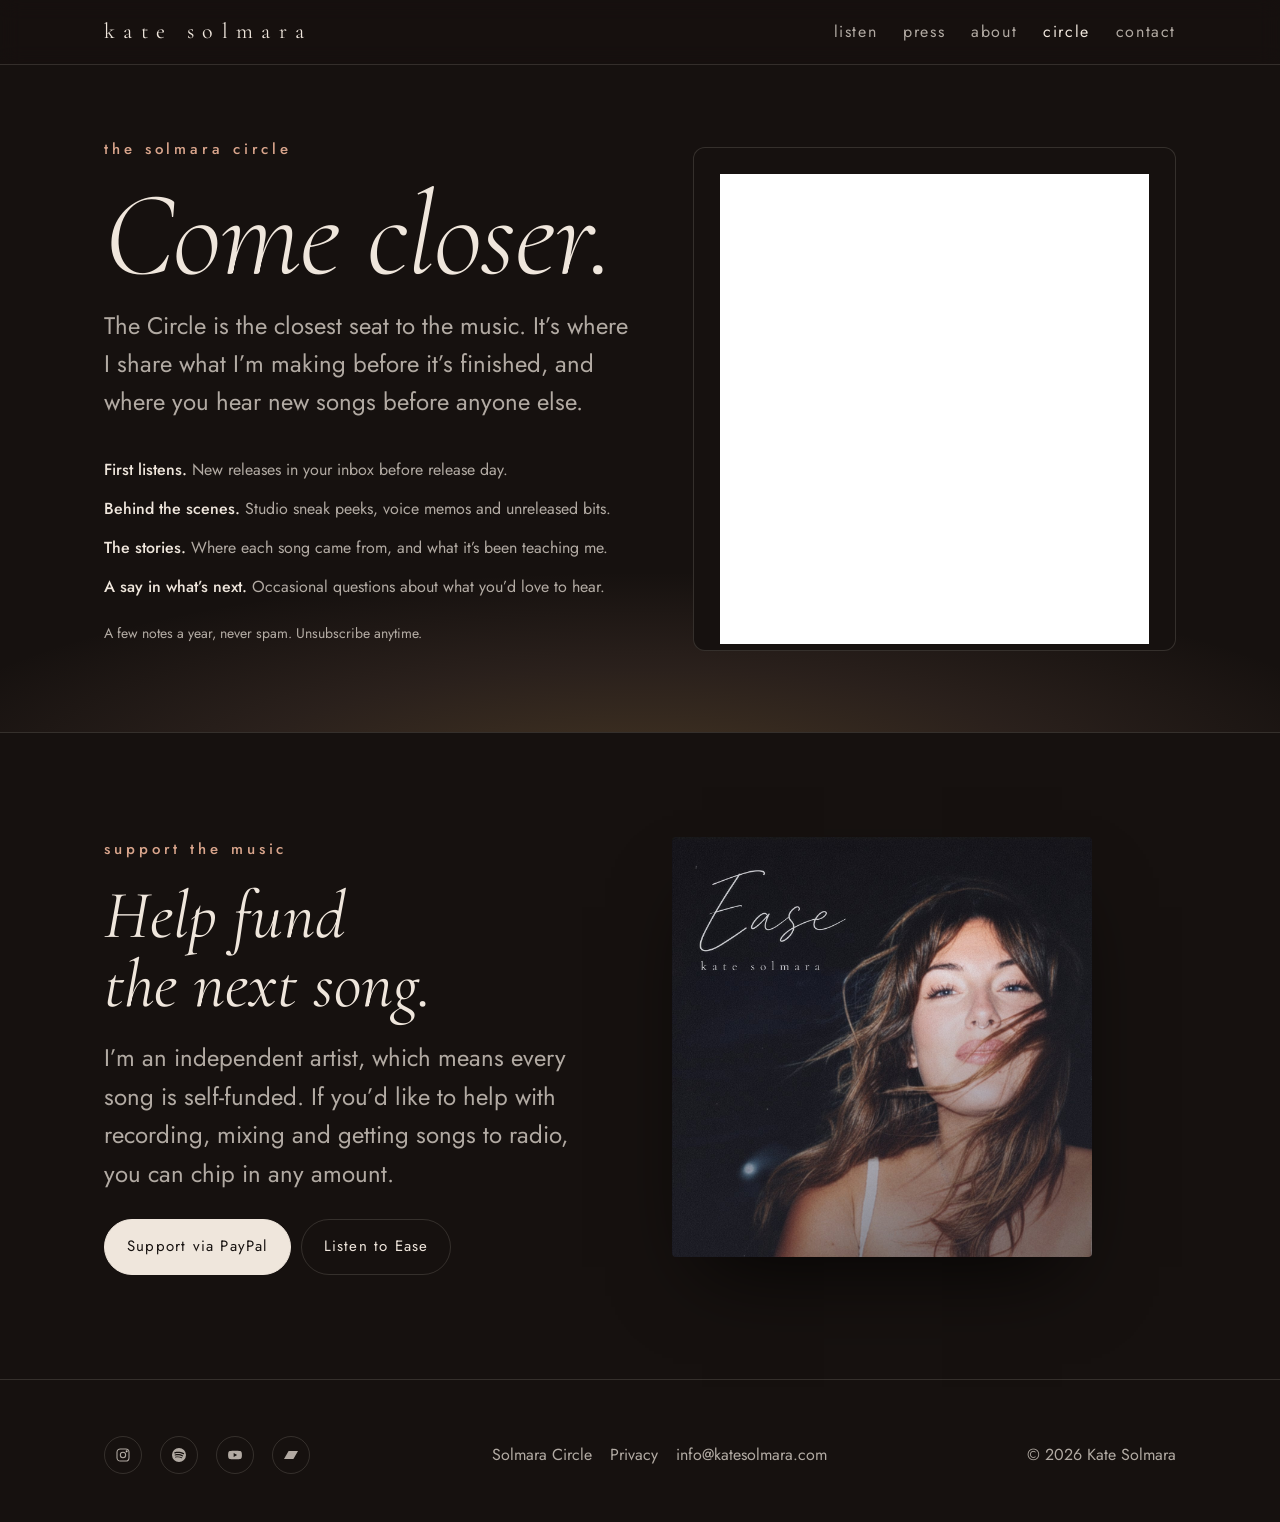
==== circle/index.html @ b77b48ea "Studio fund: $5,000 goal for batch recording Co-Authored-By: Claude Opus 5.5 <noreply@anthropic.com>" ====
<!doctype html>
<html lang="en">
<head>
<meta charset="utf-8">
<meta name="viewport" content="width=device-width,initial-scale=1,viewport-fit=cover">
<title>The Solmara Circle | Kate Solmara</title>
<meta name="description" content="Join the Solmara Circle for new songs first, studio sneak peeks, unreleased bits and the stories behind Kate Solmara&rsquo;s music.">
<link rel="canonical" href="https://katesolmara.com/circle/">
<meta property="og:type" content="website">
<meta property="og:site_name" content="Kate Solmara">
<meta property="og:title" content="The Solmara Circle | Kate Solmara">
<meta property="og:description" content="Join the Solmara Circle for new songs first, studio sneak peeks, unreleased bits and the stories behind Kate Solmara&rsquo;s music.">
<meta property="og:url" content="https://katesolmara.com/circle/">
<meta property="og:image" content="https://katesolmara.com/og.jpg">
<meta property="og:image:width" content="1200"><meta property="og:image:height" content="630">
<meta name="twitter:card" content="summary_large_image">
<meta name="theme-color" content="#16110f">
<meta name="color-scheme" content="dark">
<link rel="icon" href="../favicon.svg" type="image/svg+xml">
<link rel="icon" href="../favicon.png" type="image/png" sizes="192x192">
<link rel="apple-touch-icon" href="../apple-touch-icon.png">
<link rel="preconnect" href="https://fonts.googleapis.com"><link rel="preconnect" href="https://fonts.gstatic.com" crossorigin>
<link rel="stylesheet" href="https://fonts.googleapis.com/css2?family=Cormorant+Garamond:ital,wght@0,400;0,500;1,300;1,400&family=Jost:wght@400;500&display=swap">
<link rel="stylesheet" href="../assets/site.css?v=1793412690">
</head>
<body>
<a class="skip" href="#main">Skip to content</a>

<header class="top">
  <div class="wrap">
    <a class="mark" href="../" aria-label="Kate Solmara, home">kate solmara</a>
    <button class="menu-btn" aria-label="Menu" aria-expanded="false" aria-controls="nav"><svg width="22" height="22" viewBox="0 0 24 24" fill="none" stroke="currentColor" stroke-width="1.5"><path d="M3 7h18M3 12h18M3 17h18"/></svg></button>
    <ul class="nav" id="nav">
      <li><a href="../#listen">listen</a></li>
      <li><a href="../#press">press</a></li>
      <li><a href="../#about">about</a></li>
      <li><a href="../circle/" aria-current="page">circle</a></li>
      <li><a href="../#contact">contact</a></li>
    </ul>
  </div>
</header>

<main id="main">
<div class="hero" style="padding-bottom:72px">
  <div class="wrap">
    <div>
      <span class="eyebrow">the solmara circle</span>
      <h1 style="font-size:clamp(64px,10vw,120px)">Come closer.</h1>
      <p class="lede" style="margin-top:18px">The Circle is the closest seat to the music. It&rsquo;s where I share what I&rsquo;m making before it&rsquo;s finished, and where you hear new songs before anyone else.</p>
      <ul class="credits" style="font-size:16px;gap:12px;margin-top:30px">
        <li><b>First listens.</b> New releases in your inbox before release day.</li>
        <li><b>Behind the scenes.</b> Studio sneak peeks, voice memos and unreleased bits.</li>
        <li><b>The stories.</b> Where each song came from, and what it&rsquo;s been teaching me.</li>
        <li><b>A say in what&rsquo;s next.</b> Occasional questions about what you&rsquo;d love to hear.</li>
      </ul>
      <p style="color:var(--cream-dim);font-size:14px;margin-top:22px">A few notes a year, never spam. Unsubscribe anytime.</p>
    </div>
    <div class="panel">
      <iframe class="tally" data-tally-src="https://tally.so/embed/8NqzXA?alignLeft=1&amp;hideTitle=1&amp;transparentBackground=1&amp;dynamicHeight=1&amp;source=circle" loading="lazy" title="Join the Solmara Circle"></iframe>
    </div>
  </div>
</div>

<section>
  <div class="wrap split">
    <div>
      <span class="eyebrow">support the music</span>
      <h2>Help fund the next song.</h2>
      <p class="lede" style="margin-top:20px">I&rsquo;m an independent artist, which means every song is self-funded. If you&rsquo;d like to help with recording, mixing and getting songs to radio, you can chip in any amount.</p>
      <div class="btns" style="margin-top:26px"><a class="btn solid" href="https://www.paypal.com/ncp/payment/QY9HHDEDWUB3A" target="_blank" rel="noopener">Support via PayPal</a><a class="btn" href="../#listen">Listen to Ease</a></div>
    </div>
    <figure class="cover" style="margin:0;max-width:420px"><img src="../img/ease-cover.jpg" width="1400" height="1400" loading="lazy" alt="Ease single cover art by Kate Solmara"></figure>
  </div>
</section>

</main>

<footer>
  <div class="wrap">
    <ul class="socials">
      <li><a href="https://www.instagram.com/katesolmara" target="_blank" rel="noopener" aria-label="Instagram"><svg viewBox="0 0 24 24" fill="none" stroke="currentColor" stroke-width="1.6"><rect x="3" y="3" width="18" height="18" rx="5"/><circle cx="12" cy="12" r="4"/><circle cx="17.5" cy="6.5" r=".8" fill="currentColor"/></svg></a></li>
      <li><a href="https://open.spotify.com/artist/51fHBymmKGVNOI3jFbUg5y" target="_blank" rel="noopener" aria-label="Spotify"><svg viewBox="0 0 24 24" fill="currentColor"><path d="M12 1.5a10.5 10.5 0 1 0 0 21 10.5 10.5 0 0 0 0-21Zm4.82 15.15a.65.65 0 0 1-.9.22c-2.46-1.5-5.55-1.84-9.2-1.01a.66.66 0 0 1-.29-1.28c3.99-.91 7.42-.52 10.17 1.16.31.19.41.6.22.91Zm1.28-2.86a.82.82 0 0 1-1.12.27c-2.82-1.73-7.11-2.23-10.44-1.22a.82.82 0 1 1-.47-1.57c3.8-1.15 8.53-.59 11.77 1.4.38.24.5.74.26 1.12Zm.11-2.97C14.83 8.8 9.27 8.62 6.05 9.6a.98.98 0 1 1-.57-1.88c3.7-1.12 9.84-.9 13.72 1.4a.98.98 0 0 1-1 1.7Z"/></svg></a></li>
      <li><a href="https://youtube.com/@katesolmara" target="_blank" rel="noopener" aria-label="YouTube"><svg viewBox="0 0 24 24" fill="currentColor"><path d="M22 8.2a3 3 0 0 0-2.1-2.1C18 5.6 12 5.6 12 5.6s-6 0-7.9.5A3 3 0 0 0 2 8.2 31 31 0 0 0 1.6 12 31 31 0 0 0 2 15.8a3 3 0 0 0 2.1 2.1c1.9.5 7.9.5 7.9.5s6 0 7.9-.5a3 3 0 0 0 2.1-2.1c.4-1.2.4-3.8.4-3.8s0-2.6-.4-3.8ZM10 15V9l5.2 3L10 15Z"/></svg></a></li>
      <li><a href="https://katesolmara.bandcamp.com/" target="_blank" rel="noopener" aria-label="Bandcamp"><svg viewBox="0 0 24 24" fill="currentColor"><path d="M8.4 6h14.1l-6.9 12H1.5z"/></svg></a></li>
    </ul>
    <nav><a href="../circle/">Solmara Circle</a><a href="../privacy/">Privacy</a><a href="mailto:info@katesolmara.com">info@katesolmara.com</a></nav>
    <span>&copy; 2026 Kate Solmara</span>
  </div>
</footer>

<script src="../assets/site.js?v=1793412690" defer></script>
</body>
</html>
---- assets/site.css ----
/* Kate Solmara · site styles */
:root{
  --night:#16110f;      /* from the Ease cover */
  --night-2:#1e1715;
  --night-3:#2a201d;
  --cream:#efe6dc;
  --cream-dim:rgba(239,230,220,.72);
  --cream-faint:rgba(239,230,220,.14);
  --rose:#d9a58c;       /* warm lip/skin tone from the cover */
  --sun:#e7b46a;        /* "sol" */
  --sea:#6f8f95;        /* "mar" */
  --display:"Cormorant Garamond",Georgia,"Times New Roman",serif;
  --sans:"Jost",system-ui,-apple-system,"Segoe UI",sans-serif;
  --wrap:1120px;
}
*{box-sizing:border-box}
html{scroll-behavior:smooth;-webkit-text-size-adjust:100%}
body{margin:0;background:var(--night);color:var(--cream);font-family:var(--sans);font-size:17px;line-height:1.65;font-weight:400;-webkit-font-smoothing:antialiased}
img{max-width:100%;height:auto;display:block}
a{color:inherit}
p{margin:0 0 1em}
h1,h2,h3{font-family:var(--display);font-weight:500;margin:0;line-height:1.02;text-wrap:balance}
h2{font-size:clamp(40px,6vw,64px);font-style:italic;font-weight:400}
h3{font-size:26px;font-weight:500}
.wrap{max-width:var(--wrap);margin:0 auto;padding:0 24px}
.eyebrow{font-size:12px;letter-spacing:.32em;text-transform:lowercase;color:var(--rose);font-weight:500;margin:0 0 18px;display:block}
.lede{font-size:clamp(18px,2.1vw,21px);color:var(--cream-dim);max-width:34em}
.skip{position:absolute;left:-999px;top:0;background:var(--cream);color:var(--night);padding:10px 14px;z-index:99}
.skip:focus{left:12px;top:12px}
:focus-visible{outline:2px solid var(--rose);outline-offset:3px;border-radius:2px}

/* header */
.top{position:sticky;top:0;z-index:20;background:rgba(22,17,15,.82);backdrop-filter:blur(10px);-webkit-backdrop-filter:blur(10px);border-bottom:1px solid var(--cream-faint)}
.top .wrap{display:flex;align-items:center;justify-content:space-between;height:64px;gap:16px}
.mark{font-family:var(--display);font-size:21px;letter-spacing:.38em;text-transform:lowercase;text-decoration:none;white-space:nowrap;color:var(--cream)}
.nav{display:flex;gap:26px;list-style:none;margin:0;padding:0;font-size:13px;letter-spacing:.14em;text-transform:lowercase}
.nav a{text-decoration:none;color:var(--cream-dim);transition:color .2s}
.nav a:hover,.nav a[aria-current]{color:var(--cream)}
.menu-btn{display:none;background:none;border:0;color:var(--cream);padding:8px;cursor:pointer}
@media (max-width:760px){
  .menu-btn{display:block}
  .nav{position:absolute;top:64px;left:0;right:0;flex-direction:column;gap:0;background:var(--night);border-bottom:1px solid var(--cream-faint);display:none}
  .nav.open{display:flex}
  .nav a{display:block;padding:16px 24px;border-top:1px solid var(--cream-faint);font-size:15px}
}

/* buttons */
.btn{display:inline-flex;align-items:center;gap:10px;padding:14px 22px;border-radius:999px;text-decoration:none;font-size:14px;letter-spacing:.08em;border:1px solid var(--cream-faint);transition:background .2s,color .2s,border-color .2s;white-space:nowrap}
.btn:hover{border-color:var(--cream)}
.btn.solid{background:var(--cream);color:var(--night);border-color:var(--cream)}
.btn.solid:hover{background:#fff}
.btn svg{width:18px;height:18px;flex:none}
.btns{display:flex;flex-wrap:wrap;gap:10px}
.textlink{color:var(--rose);text-decoration:none;border-bottom:1px solid rgba(217,165,140,.4);padding-bottom:1px}
.textlink:hover{border-color:var(--rose)}

/* stage: full-width photo hero with a fade */
.stage{position:relative;min-height:min(860px,88vh);display:flex;align-items:center;background-color:var(--night);background-image:linear-gradient(90deg,var(--night) 0%,var(--night) 30%,rgba(22,17,15,.82) 44%,rgba(22,17,15,.25) 64%,rgba(22,17,15,0) 80%),linear-gradient(0deg,var(--night) 0%,rgba(22,17,15,0) 22%),url(../img/hero-bg.jpg);background-size:auto,auto,auto 100%;background-position:center,center,right center;background-repeat:no-repeat;padding:80px 0}
.stage .wrap{width:100%}
.stage-copy{max-width:460px}
.stage h1.script{line-height:0;margin:8px 0 10px}
.stage h1.script img{width:min(340px,80%);height:auto;margin-left:-4px}
.stage .by{font-family:var(--display);font-size:24px;letter-spacing:.42em;margin:0 0 40px;color:var(--cream)}
.btn.wide{width:100%;justify-content:center;padding:17px 22px;font-size:15px;border-radius:10px}
.small{font-size:14px;color:var(--cream-dim);margin:16px 0 0}
.small a{color:var(--cream);text-decoration:none;border-bottom:1px solid var(--cream-faint)}
.small a:hover{border-color:var(--cream)}
.press-line{margin-top:34px}
@media (max-width:860px){
  .stage{min-height:auto;align-items:flex-end;padding:0 0 48px;background-image:linear-gradient(0deg,var(--night) 0%,var(--night) 30%,rgba(22,17,15,.6) 52%,rgba(22,17,15,0) 72%),url(../img/hero-bg.jpg);background-size:auto,cover;background-position:center,62% top}
  .stage .wrap{padding-top:min(78vw,460px)}
}

/* hero */
.hero{position:relative;overflow:hidden;padding:72px 0 96px}
.hero::after{content:"";position:absolute;left:-10%;right:-10%;bottom:-260px;height:420px;background:radial-gradient(closest-side,rgba(231,180,106,.22),rgba(217,165,140,.10) 55%,transparent);pointer-events:none}
.hero .wrap{position:relative;z-index:1;display:grid;grid-template-columns:1.05fr .95fr;gap:56px;align-items:center}
.hero h1{font-size:clamp(96px,15vw,190px);font-style:italic;font-weight:300;letter-spacing:-.01em;line-height:.9;margin:0 0 6px}
.hero h1.script{line-height:0;margin:0 0 14px}
.hero h1.script img{width:min(440px,78%);height:auto;margin-left:-6px}
.hero .by{font-size:14px;letter-spacing:.5em;text-transform:lowercase;color:var(--cream-dim);margin:0 0 28px}
.hero .lede{margin-bottom:34px}
.cover{position:relative}
.cover img{width:100%;aspect-ratio:1;object-fit:cover;border-radius:4px;box-shadow:0 40px 80px -30px rgba(0,0,0,.8)}
.cover figcaption{font-size:12px;letter-spacing:.14em;color:var(--cream-dim);margin-top:14px;text-transform:lowercase}
@media (max-width:860px){
  .hero{padding:40px 0 72px}
  .hero .wrap{grid-template-columns:1fr;gap:36px}
  .cover{max-width:460px}
}

/* sections */
section{padding:104px 0;border-top:1px solid var(--cream-faint)}
.split{display:grid;grid-template-columns:1fr 1fr;gap:64px;align-items:start}
@media (max-width:860px){section{padding:76px 0}.split{grid-template-columns:1fr;gap:40px}}
.head{margin-bottom:44px}
.head p{color:var(--cream-dim);margin-top:16px;max-width:36em}

/* listen */
.player{border-radius:12px;overflow:hidden;background:var(--night-2)}
.player iframe{display:block;width:100%;height:352px;border:0}
.credits{margin:28px 0 0;padding:0;list-style:none;font-size:14px;color:var(--cream-dim);display:grid;gap:6px}
.credits b{color:var(--cream);font-weight:500}
.stats{display:flex;flex-wrap:wrap;gap:34px;margin:30px 0 0;padding:26px 0 0;border-top:1px solid var(--cream-faint)}
.stat strong{display:block;font-family:var(--display);font-size:40px;font-weight:400;line-height:1}
.stat span{font-size:13px;color:var(--cream-dim);letter-spacing:.04em}

/* press */
.feature-quote{font-family:var(--display);font-style:italic;font-weight:400;font-size:clamp(46px,8vw,96px);line-height:1;margin:0 0 18px}
.feature-cite{font-size:13px;letter-spacing:.24em;text-transform:lowercase;color:var(--rose)}
.quotes{display:grid;grid-template-columns:repeat(3,1fr);gap:1px;background:var(--cream-faint);border:1px solid var(--cream-faint);margin-top:64px}
.q{background:var(--night);padding:30px 26px 28px;display:flex;flex-direction:column;gap:14px}
.q blockquote{margin:0;font-family:var(--display);font-size:24px;line-height:1.2;font-style:italic}
.q .src{margin-top:auto;display:flex;justify-content:space-between;align-items:baseline;gap:12px;font-size:12px;letter-spacing:.16em;text-transform:lowercase;color:var(--cream-dim)}
.q .src a{color:var(--rose);text-decoration:none;white-space:nowrap}
.q .src a:hover{text-decoration:underline}
.also{margin-top:26px;font-size:13px;letter-spacing:.12em;color:var(--cream-dim);text-transform:lowercase}
@media (max-width:900px){.quotes{grid-template-columns:1fr 1fr}}
@media (max-width:600px){.quotes{grid-template-columns:1fr}}

/* help */
.hero-press{margin:26px 0 0;font-size:14px;color:var(--cream-dim);letter-spacing:.02em}
.hero-press a{color:var(--cream);text-decoration:none;border-bottom:1px solid var(--cream-faint)}
.hero-press a:hover{border-color:var(--cream)}
.hero-press+.hero-circle{margin-top:10px}
.hero-circle{margin:26px 0 0;font-size:15px;color:var(--cream-dim)}
.ways{display:grid;grid-template-columns:repeat(3,1fr);gap:14px}
.way{display:flex;flex-direction:column;gap:8px;text-align:left;font:inherit;color:inherit;background:var(--night-2);border:1px solid var(--cream-faint);border-radius:12px;padding:24px 22px 22px;text-decoration:none;cursor:pointer;transition:border-color .2s,transform .2s}
.way:hover{border-color:var(--rose);transform:translateY(-2px)}
.way .n{font-family:var(--display);font-style:italic;font-size:22px;color:var(--rose);line-height:1}
.way b{font-weight:500;font-size:18px;line-height:1.3}
.way small{color:var(--cream-dim);font-size:14px;line-height:1.55}
.way .go{margin-top:auto;padding-top:10px;font-size:13px;letter-spacing:.06em;color:var(--rose)}
.way-warm{background:linear-gradient(160deg,rgba(231,180,106,.16),rgba(217,165,140,.06) 60%,var(--night-2));border-color:rgba(231,180,106,.35)}
@media (max-width:900px){.ways{grid-template-columns:1fr 1fr}}
@media (max-width:560px){.ways{grid-template-columns:1fr}}

/* note */
.cover-art{margin:0}
.cover-art img{width:100%;border-radius:4px;box-shadow:0 30px 60px -30px rgba(0,0,0,.8)}
.quotes.three{grid-template-columns:repeat(3,1fr)}
@media (max-width:900px){.quotes.three{grid-template-columns:1fr}}
.helps{list-style:none;margin:34px 0 0;padding:0;display:grid;gap:0;border-top:1px solid var(--cream-faint)}
.helps a,.helps button{display:flex;flex-direction:column;gap:2px;width:100%;text-align:left;font:inherit;color:inherit;background:none;border:0;border-bottom:1px solid var(--cream-faint);padding:16px 0;text-decoration:none;cursor:pointer}
.helps b{font-weight:500;font-size:16px}
.helps b::after{content:" \2192";color:var(--rose);transition:margin .2s}
.helps a:hover b::after,.helps button:hover b::after{margin-left:6px}
.helps span{font-size:14px;color:var(--cream-dim)}
.quiet{padding:56px 0;text-align:center}
.quiet p{color:var(--cream-dim);margin:0 auto;max-width:44em}
.note{background:var(--night-2)}
.letter{max-width:640px}
.letter p{font-family:var(--display);font-size:clamp(22px,2.6vw,27px);line-height:1.4;color:var(--cream);margin:0 0 .8em}
.letter .sig{font-style:italic;font-size:34px;color:var(--rose);margin-top:.4em}

/* about */
.portrait img{width:100%;aspect-ratio:4/3;object-fit:cover;border-radius:4px;filter:saturate(.9)}
.about p{color:var(--cream-dim)}
.about p:first-of-type{font-family:var(--display);font-size:clamp(26px,3vw,32px);line-height:1.25;color:var(--cream)}

/* circle */
.circle{background:linear-gradient(180deg,var(--night) 0%,var(--night-2) 100%)}
.panel{background:var(--night);border:1px solid var(--cream-faint);border-radius:12px;padding:26px 26px 6px}
.tally{width:100%;height:470px;border:0;display:block}
.support{margin-top:36px;padding-top:26px;border-top:1px solid var(--cream-faint);color:var(--cream-dim);font-size:15px}

/* press kit band */
.kit{background:var(--cream);color:var(--night)}
.kit .eyebrow{color:#9a5f47}
.kit h2{color:var(--night)}
.kit p{color:rgba(22,17,15,.72)}
.kit .btn{border-color:rgba(22,17,15,.25);color:var(--night)}
.kit .btn:hover{border-color:var(--night)}
.kit .btn.solid{background:var(--night);color:var(--cream);border-color:var(--night)}
.kitlist{list-style:none;margin:0;padding:0;display:grid;grid-template-columns:1fr 1fr;gap:10px 24px;font-size:15px}
.kitlist li{padding-left:18px;position:relative}
.kitlist li::before{content:"";position:absolute;left:0;top:.7em;width:6px;height:6px;border-radius:50%;background:#9a5f47}
@media (max-width:600px){.kitlist{grid-template-columns:1fr}}

/* contact */
.contact .tally{height:720px}

/* footer */
footer{border-top:1px solid var(--cream-faint);padding:56px 0 48px;font-size:13px;color:var(--cream-dim)}
footer .wrap{display:flex;flex-wrap:wrap;justify-content:space-between;gap:24px;align-items:center}
.socials{display:flex;gap:18px;list-style:none;margin:0;padding:0}
.socials a{display:inline-flex;width:38px;height:38px;border:1px solid var(--cream-faint);border-radius:50%;align-items:center;justify-content:center;transition:border-color .2s}
.socials a:hover{border-color:var(--cream)}
.socials svg{width:16px;height:16px}
footer nav a{color:var(--cream-dim);text-decoration:none;margin-right:18px}
footer nav a:hover{color:var(--cream)}

/* EPK */
.epk-hero{padding:64px 0 56px}
.epk-hero .wrap{display:grid;grid-template-columns:280px 1fr;gap:44px;align-items:center}
.epk-hero img{border-radius:4px;width:100%;aspect-ratio:1;object-fit:cover}
.epk-hero h1{font-size:clamp(54px,8vw,92px);font-style:italic;font-weight:300}
@media (max-width:760px){.epk-hero .wrap{grid-template-columns:1fr}.epk-hero img{max-width:240px}}
.facts{display:grid;grid-template-columns:repeat(auto-fill,minmax(210px,1fr));gap:1px;background:var(--cream-faint);border:1px solid var(--cream-faint)}
.fact{background:var(--night);padding:18px 20px}
.fact dt{font-size:11px;letter-spacing:.22em;text-transform:lowercase;color:var(--rose);margin-bottom:6px}
.fact dd{margin:0;font-size:16px}
.fact dd code{font-family:ui-monospace,SFMono-Regular,Menlo,monospace;font-size:15px;letter-spacing:.04em}
.copy{background:none;border:1px solid var(--cream-faint);color:var(--cream-dim);border-radius:999px;font:inherit;font-size:11px;letter-spacing:.12em;padding:3px 10px;margin-left:8px;cursor:pointer;vertical-align:2px}
.copy:hover{color:var(--cream);border-color:var(--cream)}
.dl{display:grid;grid-template-columns:repeat(auto-fill,minmax(250px,1fr));gap:14px}
.file{display:flex;gap:16px;align-items:center;padding:18px 20px;border:1px solid var(--cream-faint);border-radius:10px;text-decoration:none;transition:border-color .2s,background .2s}
.file:hover{border-color:var(--rose);background:var(--night-2)}
.file .ic{width:42px;height:42px;border-radius:50%;background:var(--night-3);display:flex;align-items:center;justify-content:center;flex:none;color:var(--rose)}
.file .ic svg{width:18px;height:18px}
.file b{display:block;font-weight:500;font-size:15px}
.file small{color:var(--cream-dim);font-size:12px;letter-spacing:.04em}
.file.primary{border-color:var(--rose)}
.audio{width:100%;margin:6px 0 0}
.bio{border:1px solid var(--cream-faint);border-radius:10px;padding:24px 26px;margin-bottom:16px}
.bio h3{font-family:var(--sans);font-size:12px;letter-spacing:.24em;text-transform:lowercase;color:var(--rose);font-weight:500;margin-bottom:12px;display:flex;justify-content:space-between;align-items:center}
.bio p{color:var(--cream-dim);margin:0}
.notes{color:var(--cream-dim);font-size:15px}
.notes li{margin-bottom:8px}

/* song log */
.songs{display:grid;gap:16px;max-width:820px}
.song{display:flex;flex-direction:column;gap:12px;background:var(--night-2);border:1px solid var(--cream-faint);border-radius:14px;padding:28px 28px 26px}
.song.is-funding{border-color:rgba(231,180,106,.45);background:linear-gradient(160deg,rgba(231,180,106,.12),var(--night-2) 55%)}
.song-top{display:flex;justify-content:space-between;align-items:center;gap:12px}
.song-n{font-family:var(--display);font-style:italic;font-size:24px;color:var(--rose);line-height:1}
.pill{font-size:11px;letter-spacing:.18em;text-transform:lowercase;border:1px solid var(--cream-faint);border-radius:999px;padding:4px 12px;color:var(--cream-dim)}
.is-funding .pill{border-color:var(--sun);color:var(--sun)}
.song h3{font-size:clamp(34px,5vw,48px);font-style:italic;font-weight:400}
.song h3 .alt{font-size:.55em;color:var(--cream-dim)}
.song p{color:var(--cream-dim);margin:0}
.bar{height:12px;border-radius:999px;background:var(--night-3);overflow:hidden;margin-top:6px}
.bar span{display:block;height:100%;border-radius:999px;background:linear-gradient(90deg,var(--rose),var(--sun));transition:width 1.2s ease}
.bar-meta{display:flex;align-items:baseline;gap:6px;font-size:15px;color:var(--cream-dim);font-variant-numeric:tabular-nums}
.bar-meta b{font-family:var(--display);font-size:30px;font-weight:500;color:var(--cream)}
.bar-meta span{margin-left:auto;color:var(--sun)}
.song .btn{align-self:flex-start;margin-top:6px}
.updated{font-size:12px;letter-spacing:.12em;color:var(--cream-dim);text-transform:lowercase;margin:6px 0 0}

/* simple pages */
.page{padding:72px 0 96px}
.page .wrap{max-width:760px}
.page h1{font-size:clamp(48px,7vw,76px);font-style:italic;font-weight:300;margin-bottom:20px}
.legal h2{font-family:var(--sans);font-style:normal;font-size:18px;font-weight:500;letter-spacing:.02em;margin:38px 0 10px}
.legal p,.legal li{color:var(--cream-dim)}
.legal a{color:var(--rose)}

@media (prefers-reduced-motion:reduce){html{scroll-behavior:auto}*{transition:none!important}}

/* ===== Readability pass: larger, calmer type ===== */
body{font-size:19px;line-height:1.7}
.eyebrow{font-size:14px;letter-spacing:.26em}
.lede{font-size:clamp(20px,2.2vw,23px);line-height:1.6}
h2{font-size:clamp(42px,6vw,68px)}
.nav{font-size:15px;letter-spacing:.1em}

.small{font-size:16px}
.btn{font-size:15px}
.btn.wide{font-size:17px;padding:19px 24px}
.stage .by{font-size:27px}
.q blockquote{font-size:27px}
.q .src{font-size:13px}
.also{font-size:15px;letter-spacing:.06em;line-height:1.8}
.helps b{font-size:18px}
.helps span{font-size:16px}
.quiet p{font-size:18px}
.letter p{font-size:clamp(23px,2.7vw,28px)}
footer{font-size:15px}
.fact dd{font-size:17px}
.fact dt{font-size:12px}
.file b{font-size:17px}
.file small{font-size:14px}
.bio p,.notes{font-size:17px}
.credits{font-size:16px}
.legal p,.legal li{font-size:18px}

/* ===== Motion ===== */
@keyframes rise{from{opacity:0;transform:translateY(18px)}to{opacity:1;transform:none}}
@keyframes drift{from{background-size:auto,auto,auto 106%}to{background-size:auto,auto,auto 100%}}
@keyframes write{from{clip-path:inset(0 100% 0 0)}to{clip-path:inset(0 0 0 0)}}
@keyframes glow{0%,100%{box-shadow:0 0 0 0 rgba(239,230,220,0)}50%{box-shadow:0 0 0 8px rgba(239,230,220,.08)}}
.stage{animation:drift 2.4s cubic-bezier(.2,.7,.2,1) both}
.stage .eyebrow{animation:rise .8s .1s both}
.stage h1.script img{animation:write 1.6s .35s cubic-bezier(.6,.1,.3,1) both}
.stage .by{animation:rise .9s 1.2s both}
.stage .btn.wide{animation:rise .9s 1.45s both,glow 3.2s 2.6s ease-in-out 2}
.stage .small{animation:rise .9s 1.65s both}
.js .reveal{opacity:0;transform:translateY(24px);transition:opacity .9s ease,transform .9s cubic-bezier(.2,.7,.2,1)}
.js .reveal.in{opacity:1;transform:none}
.q,.helps li,.file,.song{transition:transform .25s ease,border-color .25s ease}
@media (max-width:860px){.stage{animation:none}}
@media (prefers-reduced-motion:reduce){.stage,.stage *{animation:none!important}.js .reveal{opacity:1;transform:none}}

/* ===== Readability pass 2 ===== */
body{font-size:20px}
.lede{font-size:clamp(21px,2.3vw,24px)}
.small{font-size:17px}
.nav{font-size:16px}
.mark{font-size:22px}
.eyebrow{font-size:15px}
.q blockquote{font-size:30px}
.q .src{font-size:14px}
.also{font-size:16px}
.letter p{font-size:clamp(24px,2.8vw,30px)}
.helps b{font-size:19px}.helps span{font-size:17px}
footer{font-size:16px}
.stage .by{font-size:29px}
.feature-cite{font-size:15px}

/* ===== Link pages (/streaming, /links) ===== */
.linkpage{max-width:520px;margin:0 auto;padding:48px 20px 72px;text-align:center}
.lp-art{width:min(300px,72vw);margin:0 auto 26px;border-radius:6px;box-shadow:0 30px 60px -28px rgba(0,0,0,.85);animation:rise .8s both}
.lp-art.round{width:132px;height:132px;border-radius:50%;object-fit:cover;object-position:62% 30%}
.lp-title{font-family:var(--display);font-style:italic;font-weight:300;font-size:64px;line-height:1}
.lp-name{font-family:var(--display);font-weight:400;font-size:30px;letter-spacing:.38em;text-transform:lowercase;margin-left:.38em}
.lp-sub{font-family:var(--display);font-size:22px;letter-spacing:.42em;margin:8px 0 0}
.lp-note{color:var(--cream-dim);margin:18px 0 28px;font-size:19px}
.lp-list{display:grid;gap:12px;text-align:left}
.lp-btn{display:flex;justify-content:space-between;align-items:center;padding:18px 22px;border:1px solid var(--cream-faint);border-radius:12px;text-decoration:none;font-size:19px;background:var(--night-2);transition:border-color .2s,transform .2s,background .2s;animation:rise .6s both}
.lp-btn:hover{border-color:var(--rose);transform:translateY(-2px)}
.lp-btn em{font-style:normal;font-size:14px;letter-spacing:.14em;text-transform:lowercase;color:var(--rose)}
.lp-btn.primary{background:var(--cream);color:var(--night);border-color:var(--cream)}
.lp-btn.primary em{color:var(--night)}
.lp-list .lp-btn:nth-child(2){animation-delay:.05s}.lp-list .lp-btn:nth-child(3){animation-delay:.1s}.lp-list .lp-btn:nth-child(4){animation-delay:.15s}.lp-list .lp-btn:nth-child(5){animation-delay:.2s}.lp-list .lp-btn:nth-child(6){animation-delay:.25s}.lp-list .lp-btn:nth-child(n+7){animation-delay:.3s}
.lp-foot{margin-top:30px;color:var(--cream-dim);font-size:18px}

.song.is-vote{border-color:rgba(217,165,140,.4)}
.is-vote .pill{border-color:var(--rose);color:var(--rose)}
.vote{max-width:820px;margin-top:64px}
.vote .tally{height:560px}

.song-grid{display:grid;grid-template-columns:repeat(2,1fr);gap:14px}
.song.small-card{padding:22px 24px}
.song.small-card h3{font-size:clamp(28px,3.4vw,36px)}
@media (max-width:640px){.song-grid{grid-template-columns:1fr}}
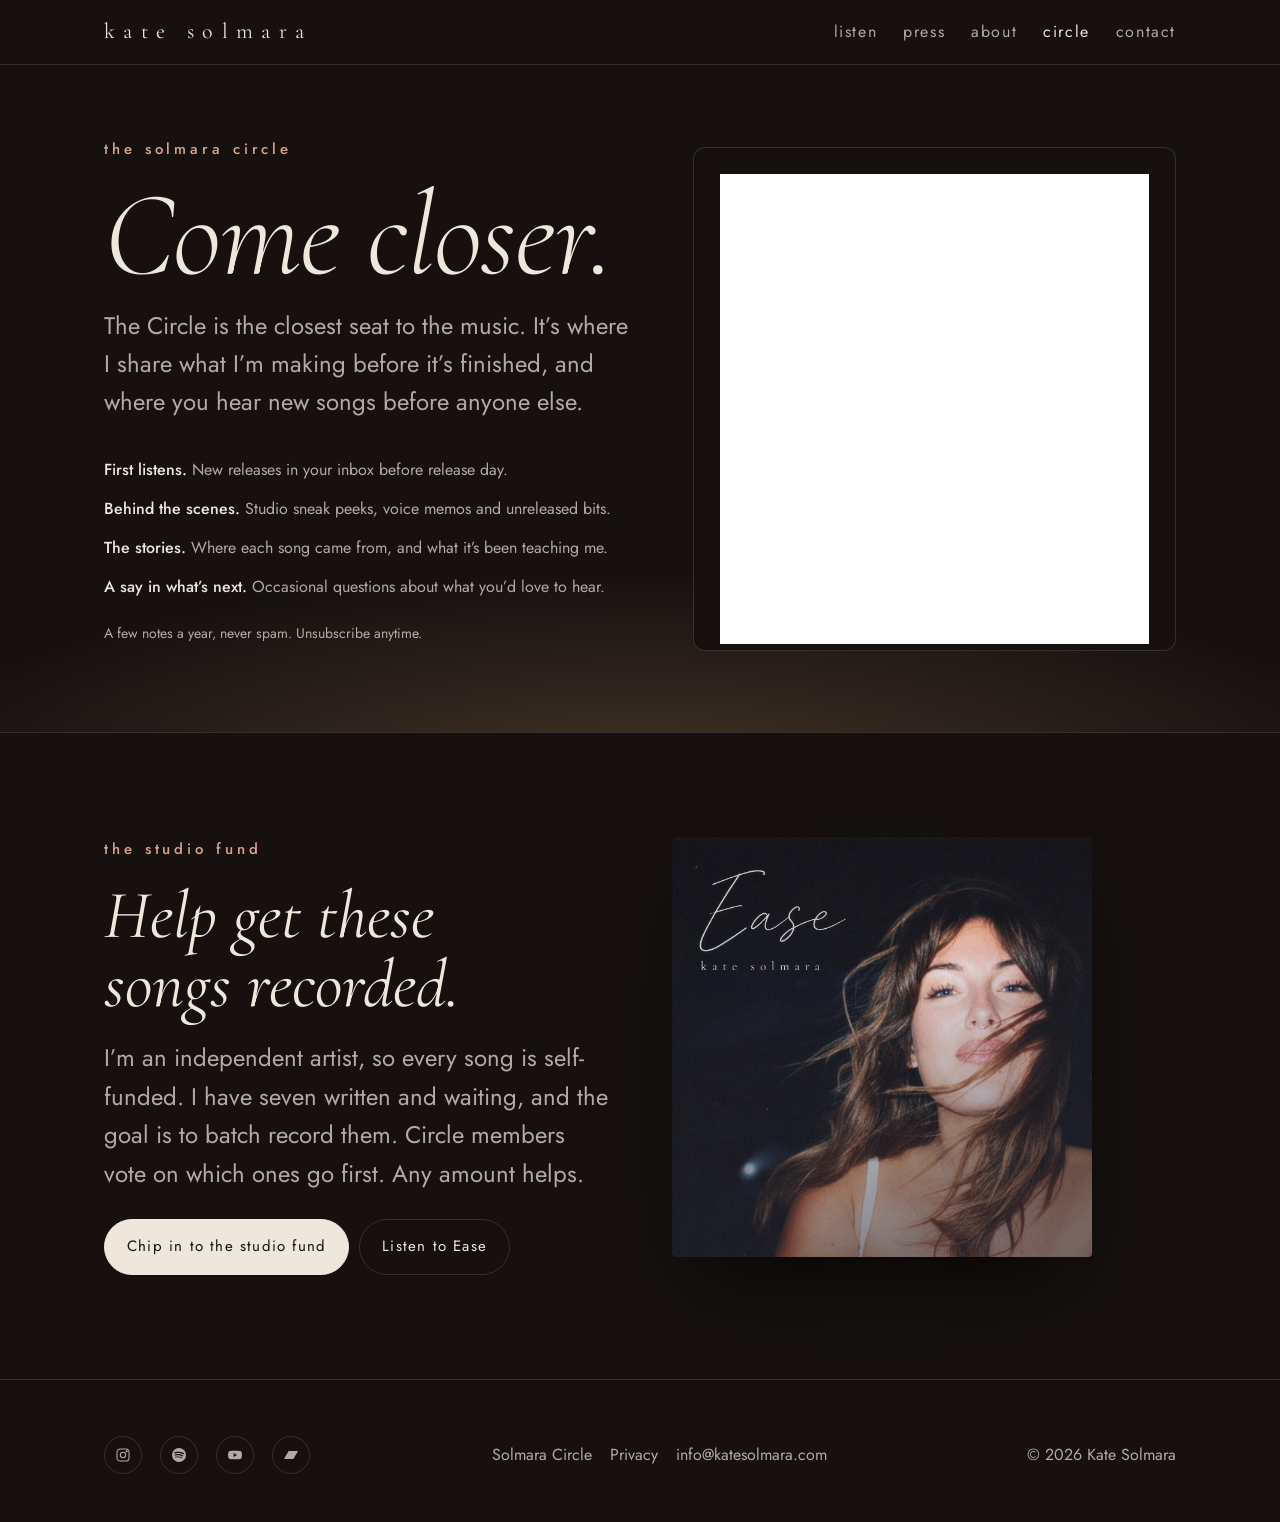
==== commit 4272cc4d: "Align Circle, home and links pages with the studio fund Co-Authored-By: Claude Opus 5.5 <noreply@ant" ====
--- a/circle/index.html
+++ b/circle/index.html
@@ -21,7 +21,7 @@
 <link rel="apple-touch-icon" href="../apple-touch-icon.png">
 <link rel="preconnect" href="https://fonts.googleapis.com"><link rel="preconnect" href="https://fonts.gstatic.com" crossorigin>
 <link rel="stylesheet" href="https://fonts.googleapis.com/css2?family=Cormorant+Garamond:ital,wght@0,400;0,500;1,300;1,400&family=Jost:wght@400;500&display=swap">
-<link rel="stylesheet" href="../assets/site.css?v=1793412690">
+<link rel="stylesheet" href="../assets/site.css?v=1793413357">
 </head>
 <body>
 <a class="skip" href="#main">Skip to content</a>
@@ -64,10 +64,10 @@
 <section>
   <div class="wrap split">
     <div>
-      <span class="eyebrow">support the music</span>
-      <h2>Help fund the next song.</h2>
-      <p class="lede" style="margin-top:20px">I&rsquo;m an independent artist, which means every song is self-funded. If you&rsquo;d like to help with recording, mixing and getting songs to radio, you can chip in any amount.</p>
-      <div class="btns" style="margin-top:26px"><a class="btn solid" href="https://www.paypal.com/ncp/payment/QY9HHDEDWUB3A" target="_blank" rel="noopener">Support via PayPal</a><a class="btn" href="../#listen">Listen to Ease</a></div>
+      <span class="eyebrow">the studio fund</span>
+      <h2>Help get these songs recorded.</h2>
+      <p class="lede" style="margin-top:20px">I&rsquo;m an independent artist, so every song is self-funded. I have seven written and waiting, and the goal is to batch record them. Circle members vote on which ones go first. Any amount helps.</p>
+      <div class="btns" style="margin-top:26px"><a class="btn solid" href="https://www.paypal.com/ncp/payment/QY9HHDEDWUB3A" target="_blank" rel="noopener">Chip in to the studio fund</a><a class="btn" href="../#listen">Listen to Ease</a></div>
     </div>
     <figure class="cover" style="margin:0;max-width:420px"><img src="../img/ease-cover.jpg" width="1400" height="1400" loading="lazy" alt="Ease single cover art by Kate Solmara"></figure>
   </div>
@@ -88,6 +88,6 @@
   </div>
 </footer>
 
-<script src="../assets/site.js?v=1793412690" defer></script>
+<script src="../assets/site.js?v=1793413357" defer></script>
 </body>
 </html>
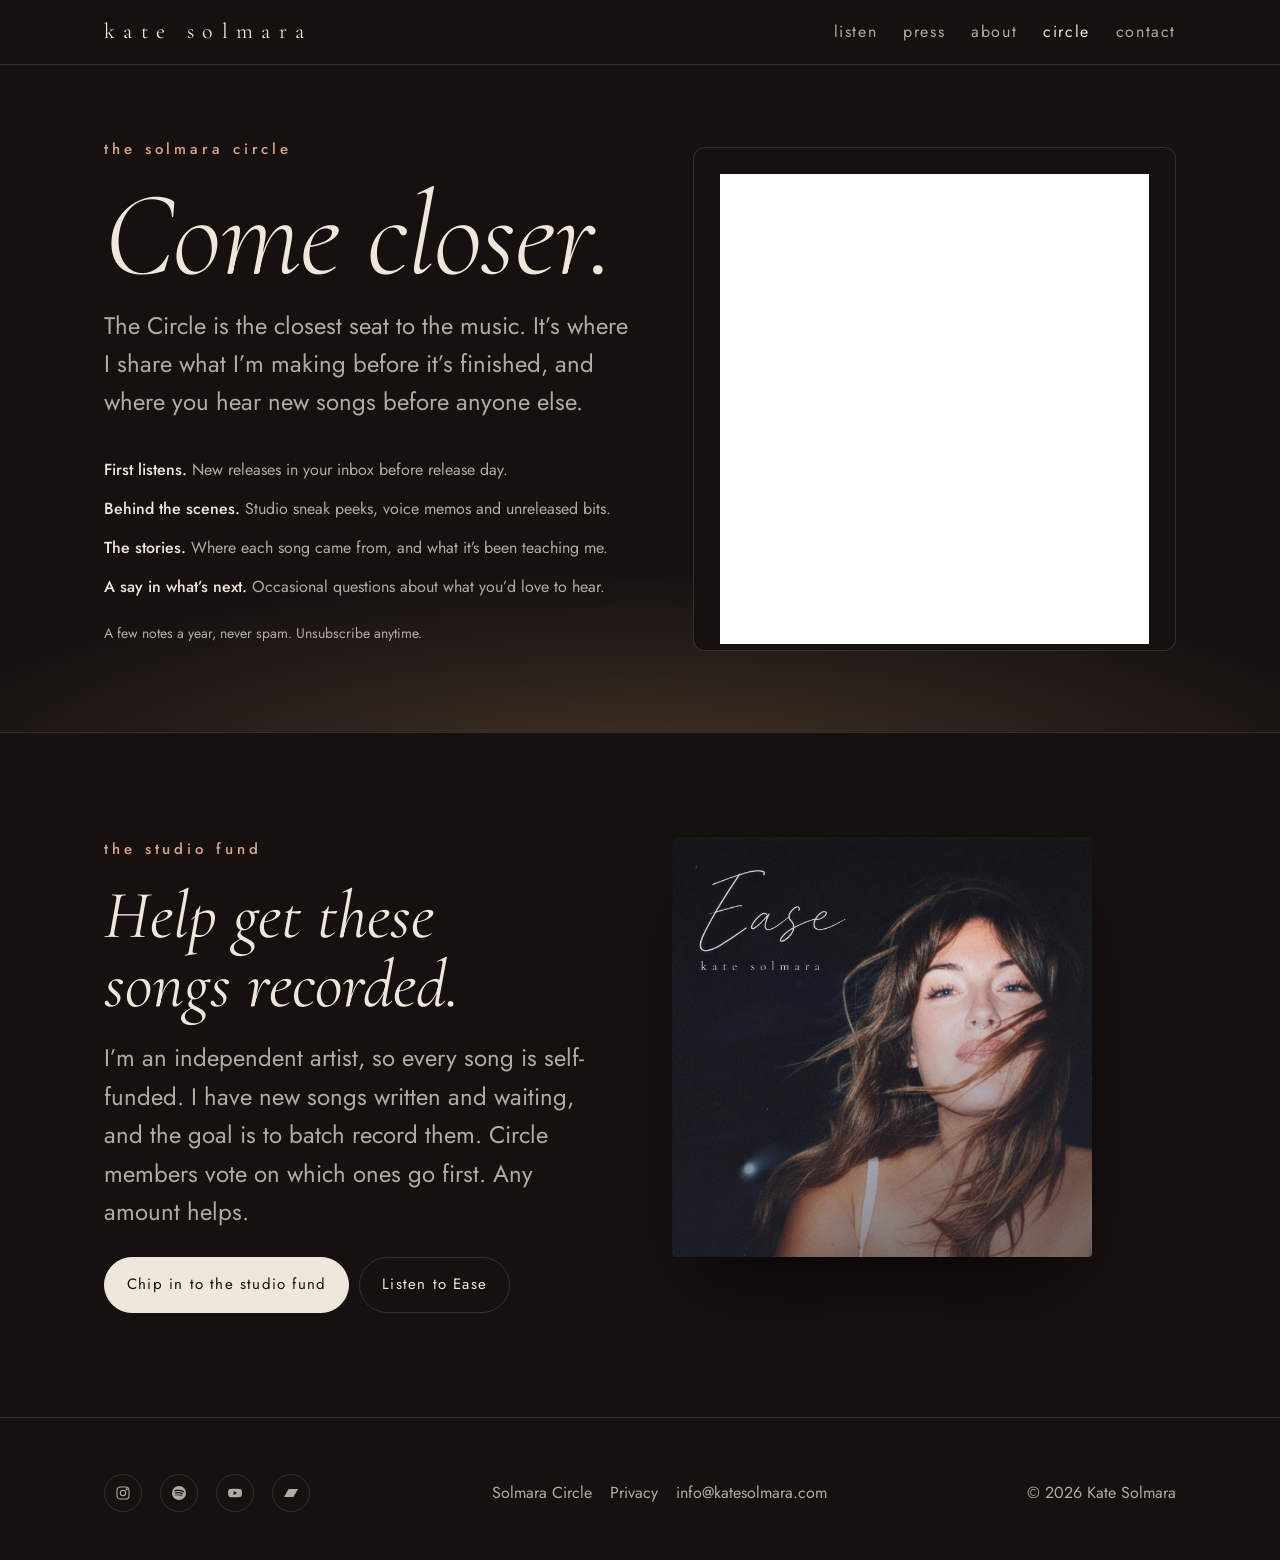
==== commit 01b627a4: "Song log down to four songs Co-Authored-By: Claude Opus 5.5 <noreply@anthropic.com> Claude-Session: " ====
--- a/circle/index.html
+++ b/circle/index.html
@@ -21,7 +21,7 @@
 <link rel="apple-touch-icon" href="../apple-touch-icon.png">
 <link rel="preconnect" href="https://fonts.googleapis.com"><link rel="preconnect" href="https://fonts.gstatic.com" crossorigin>
 <link rel="stylesheet" href="https://fonts.googleapis.com/css2?family=Cormorant+Garamond:ital,wght@0,400;0,500;1,300;1,400&family=Jost:wght@400;500&display=swap">
-<link rel="stylesheet" href="../assets/site.css?v=1793413357">
+<link rel="stylesheet" href="../assets/site.css?v=1793415870">
 </head>
 <body>
 <a class="skip" href="#main">Skip to content</a>
@@ -66,7 +66,7 @@
     <div>
       <span class="eyebrow">the studio fund</span>
       <h2>Help get these songs recorded.</h2>
-      <p class="lede" style="margin-top:20px">I&rsquo;m an independent artist, so every song is self-funded. I have seven written and waiting, and the goal is to batch record them. Circle members vote on which ones go first. Any amount helps.</p>
+      <p class="lede" style="margin-top:20px">I&rsquo;m an independent artist, so every song is self-funded. I have new songs written and waiting, and the goal is to batch record them. Circle members vote on which ones go first. Any amount helps.</p>
       <div class="btns" style="margin-top:26px"><a class="btn solid" href="https://www.paypal.com/ncp/payment/QY9HHDEDWUB3A" target="_blank" rel="noopener">Chip in to the studio fund</a><a class="btn" href="../#listen">Listen to Ease</a></div>
     </div>
     <figure class="cover" style="margin:0;max-width:420px"><img src="../img/ease-cover.jpg" width="1400" height="1400" loading="lazy" alt="Ease single cover art by Kate Solmara"></figure>
@@ -88,6 +88,6 @@
   </div>
 </footer>
 
-<script src="../assets/site.js?v=1793413357" defer></script>
+<script src="../assets/site.js?v=1793415870" defer></script>
 </body>
 </html>
--- a/assets/site.css
+++ b/assets/site.css
@@ -333,3 +333,9 @@
 .song.small-card{padding:22px 24px}
 .song.small-card h3{font-size:clamp(28px,3.4vw,36px)}
 @media (max-width:640px){.song-grid{grid-template-columns:1fr}}
+
+/* reach strip */
+.reach{display:grid;grid-template-columns:repeat(4,auto);justify-content:start;gap:12px 40px;margin-top:34px;padding-top:28px;border-top:1px solid var(--cream-faint)}
+.reach strong{display:block;font-family:var(--display);font-weight:400;font-size:48px;line-height:1;color:var(--cream);font-variant-numeric:tabular-nums}
+.reach span{font-size:15px;color:var(--cream-dim);letter-spacing:.04em}
+@media (max-width:560px){.reach{grid-template-columns:repeat(2,auto)}}
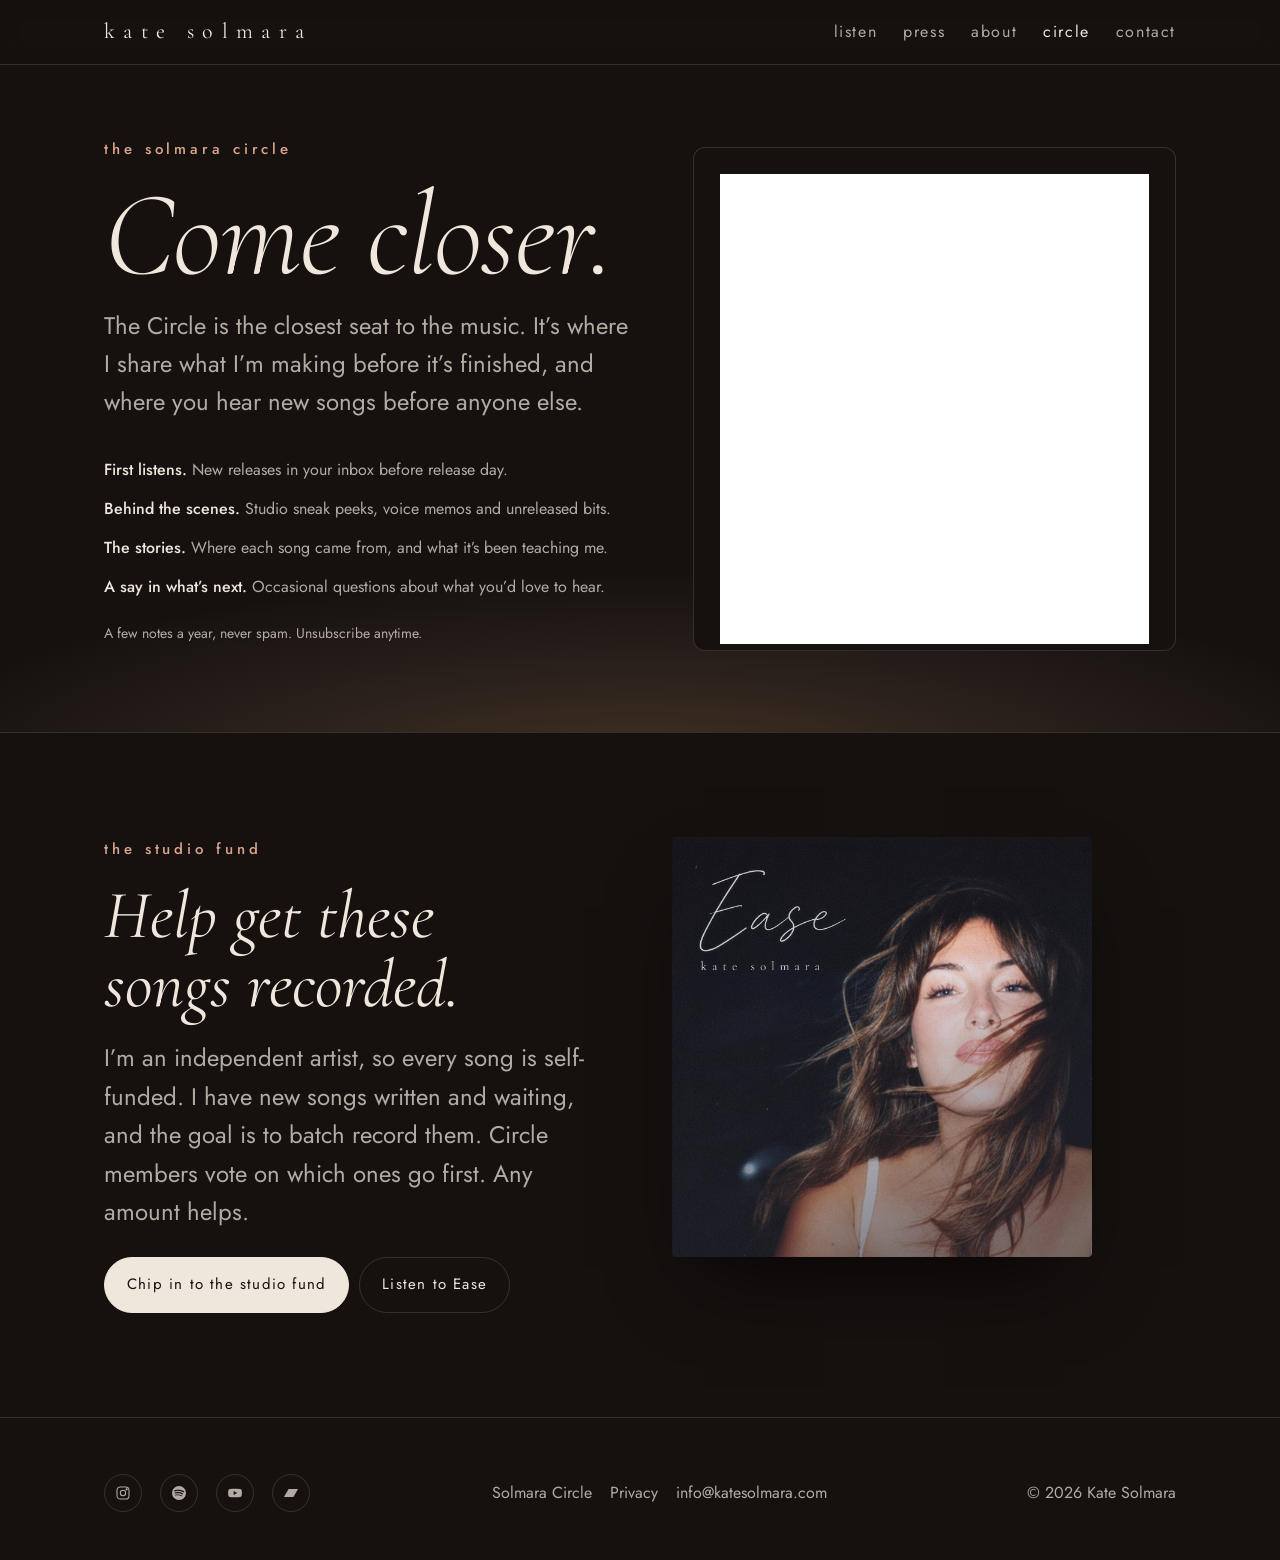
==== commit a8ecd832: "Self-host fonts instead of loading from Google Fonts Visitors' browsers no longer contact fonts.goog" ====
--- a/circle/index.html
+++ b/circle/index.html
@@ -19,9 +19,8 @@
 <link rel="icon" href="../favicon.svg" type="image/svg+xml">
 <link rel="icon" href="../favicon.png" type="image/png" sizes="192x192">
 <link rel="apple-touch-icon" href="../apple-touch-icon.png">
-<link rel="preconnect" href="https://fonts.googleapis.com"><link rel="preconnect" href="https://fonts.gstatic.com" crossorigin>
-<link rel="stylesheet" href="https://fonts.googleapis.com/css2?family=Cormorant+Garamond:ital,wght@0,400;0,500;1,300;1,400&family=Jost:wght@400;500&display=swap">
-<link rel="stylesheet" href="../assets/site.css?v=1793415870">
+<link rel="stylesheet" href="/assets/fonts/fonts.css">
+<link rel="stylesheet" href="../assets/site.css?v=1793415902">
 </head>
 <body>
 <a class="skip" href="#main">Skip to content</a>
@@ -88,6 +87,6 @@
   </div>
 </footer>
 
-<script src="../assets/site.js?v=1793415870" defer></script>
+<script src="../assets/site.js?v=1793415902" defer></script>
 </body>
 </html>
--- a/assets/fonts/fonts.css
+++ b/assets/fonts/fonts.css
@@ -0,0 +1,13 @@
+/* Self-hosted fonts (no Google requests). Source: Fontsource, SIL Open Font License. */
+@font-face{font-family:"Cormorant Garamond";font-style:normal;font-weight:400;font-display:swap;src:url(cormorant-garamond-latin-400-normal.woff2) format("woff2");unicode-range:U+0000-00FF, U+0131, U+0152-0153, U+02BB-02BC, U+02C6, U+02DA, U+02DC, U+0304, U+0308, U+0329, U+2000-206F, U+20AC, U+2122, U+2191, U+2193, U+2212, U+2215, U+FEFF, U+FFFD}
+@font-face{font-family:"Cormorant Garamond";font-style:normal;font-weight:400;font-display:swap;src:url(cormorant-garamond-latin-ext-400-normal.woff2) format("woff2");unicode-range:U+0100-02BA, U+02BD-02C5, U+02C7-02CC, U+02CE-02D7, U+02DD-02FF, U+0304, U+0308, U+0329, U+1D00-1DBF, U+1E00-1E9F, U+1EF2-1EFF, U+2020, U+20A0-20AB, U+20AD-20C0, U+2113, U+2C60-2C7F, U+A720-A7FF}
+@font-face{font-family:"Cormorant Garamond";font-style:normal;font-weight:500;font-display:swap;src:url(cormorant-garamond-latin-500-normal.woff2) format("woff2");unicode-range:U+0000-00FF, U+0131, U+0152-0153, U+02BB-02BC, U+02C6, U+02DA, U+02DC, U+0304, U+0308, U+0329, U+2000-206F, U+20AC, U+2122, U+2191, U+2193, U+2212, U+2215, U+FEFF, U+FFFD}
+@font-face{font-family:"Cormorant Garamond";font-style:normal;font-weight:500;font-display:swap;src:url(cormorant-garamond-latin-ext-500-normal.woff2) format("woff2");unicode-range:U+0100-02BA, U+02BD-02C5, U+02C7-02CC, U+02CE-02D7, U+02DD-02FF, U+0304, U+0308, U+0329, U+1D00-1DBF, U+1E00-1E9F, U+1EF2-1EFF, U+2020, U+20A0-20AB, U+20AD-20C0, U+2113, U+2C60-2C7F, U+A720-A7FF}
+@font-face{font-family:"Cormorant Garamond";font-style:italic;font-weight:300;font-display:swap;src:url(cormorant-garamond-latin-300-italic.woff2) format("woff2");unicode-range:U+0000-00FF, U+0131, U+0152-0153, U+02BB-02BC, U+02C6, U+02DA, U+02DC, U+0304, U+0308, U+0329, U+2000-206F, U+20AC, U+2122, U+2191, U+2193, U+2212, U+2215, U+FEFF, U+FFFD}
+@font-face{font-family:"Cormorant Garamond";font-style:italic;font-weight:300;font-display:swap;src:url(cormorant-garamond-latin-ext-300-italic.woff2) format("woff2");unicode-range:U+0100-02BA, U+02BD-02C5, U+02C7-02CC, U+02CE-02D7, U+02DD-02FF, U+0304, U+0308, U+0329, U+1D00-1DBF, U+1E00-1E9F, U+1EF2-1EFF, U+2020, U+20A0-20AB, U+20AD-20C0, U+2113, U+2C60-2C7F, U+A720-A7FF}
+@font-face{font-family:"Cormorant Garamond";font-style:italic;font-weight:400;font-display:swap;src:url(cormorant-garamond-latin-400-italic.woff2) format("woff2");unicode-range:U+0000-00FF, U+0131, U+0152-0153, U+02BB-02BC, U+02C6, U+02DA, U+02DC, U+0304, U+0308, U+0329, U+2000-206F, U+20AC, U+2122, U+2191, U+2193, U+2212, U+2215, U+FEFF, U+FFFD}
+@font-face{font-family:"Cormorant Garamond";font-style:italic;font-weight:400;font-display:swap;src:url(cormorant-garamond-latin-ext-400-italic.woff2) format("woff2");unicode-range:U+0100-02BA, U+02BD-02C5, U+02C7-02CC, U+02CE-02D7, U+02DD-02FF, U+0304, U+0308, U+0329, U+1D00-1DBF, U+1E00-1E9F, U+1EF2-1EFF, U+2020, U+20A0-20AB, U+20AD-20C0, U+2113, U+2C60-2C7F, U+A720-A7FF}
+@font-face{font-family:"Jost";font-style:normal;font-weight:400;font-display:swap;src:url(jost-latin-400-normal.woff2) format("woff2");unicode-range:U+0000-00FF, U+0131, U+0152-0153, U+02BB-02BC, U+02C6, U+02DA, U+02DC, U+0304, U+0308, U+0329, U+2000-206F, U+20AC, U+2122, U+2191, U+2193, U+2212, U+2215, U+FEFF, U+FFFD}
+@font-face{font-family:"Jost";font-style:normal;font-weight:400;font-display:swap;src:url(jost-latin-ext-400-normal.woff2) format("woff2");unicode-range:U+0100-02BA, U+02BD-02C5, U+02C7-02CC, U+02CE-02D7, U+02DD-02FF, U+0304, U+0308, U+0329, U+1D00-1DBF, U+1E00-1E9F, U+1EF2-1EFF, U+2020, U+20A0-20AB, U+20AD-20C0, U+2113, U+2C60-2C7F, U+A720-A7FF}
+@font-face{font-family:"Jost";font-style:normal;font-weight:500;font-display:swap;src:url(jost-latin-500-normal.woff2) format("woff2");unicode-range:U+0000-00FF, U+0131, U+0152-0153, U+02BB-02BC, U+02C6, U+02DA, U+02DC, U+0304, U+0308, U+0329, U+2000-206F, U+20AC, U+2122, U+2191, U+2193, U+2212, U+2215, U+FEFF, U+FFFD}
+@font-face{font-family:"Jost";font-style:normal;font-weight:500;font-display:swap;src:url(jost-latin-ext-500-normal.woff2) format("woff2");unicode-range:U+0100-02BA, U+02BD-02C5, U+02C7-02CC, U+02CE-02D7, U+02DD-02FF, U+0304, U+0308, U+0329, U+1D00-1DBF, U+1E00-1E9F, U+1EF2-1EFF, U+2020, U+20A0-20AB, U+20AD-20C0, U+2113, U+2C60-2C7F, U+A720-A7FF}
